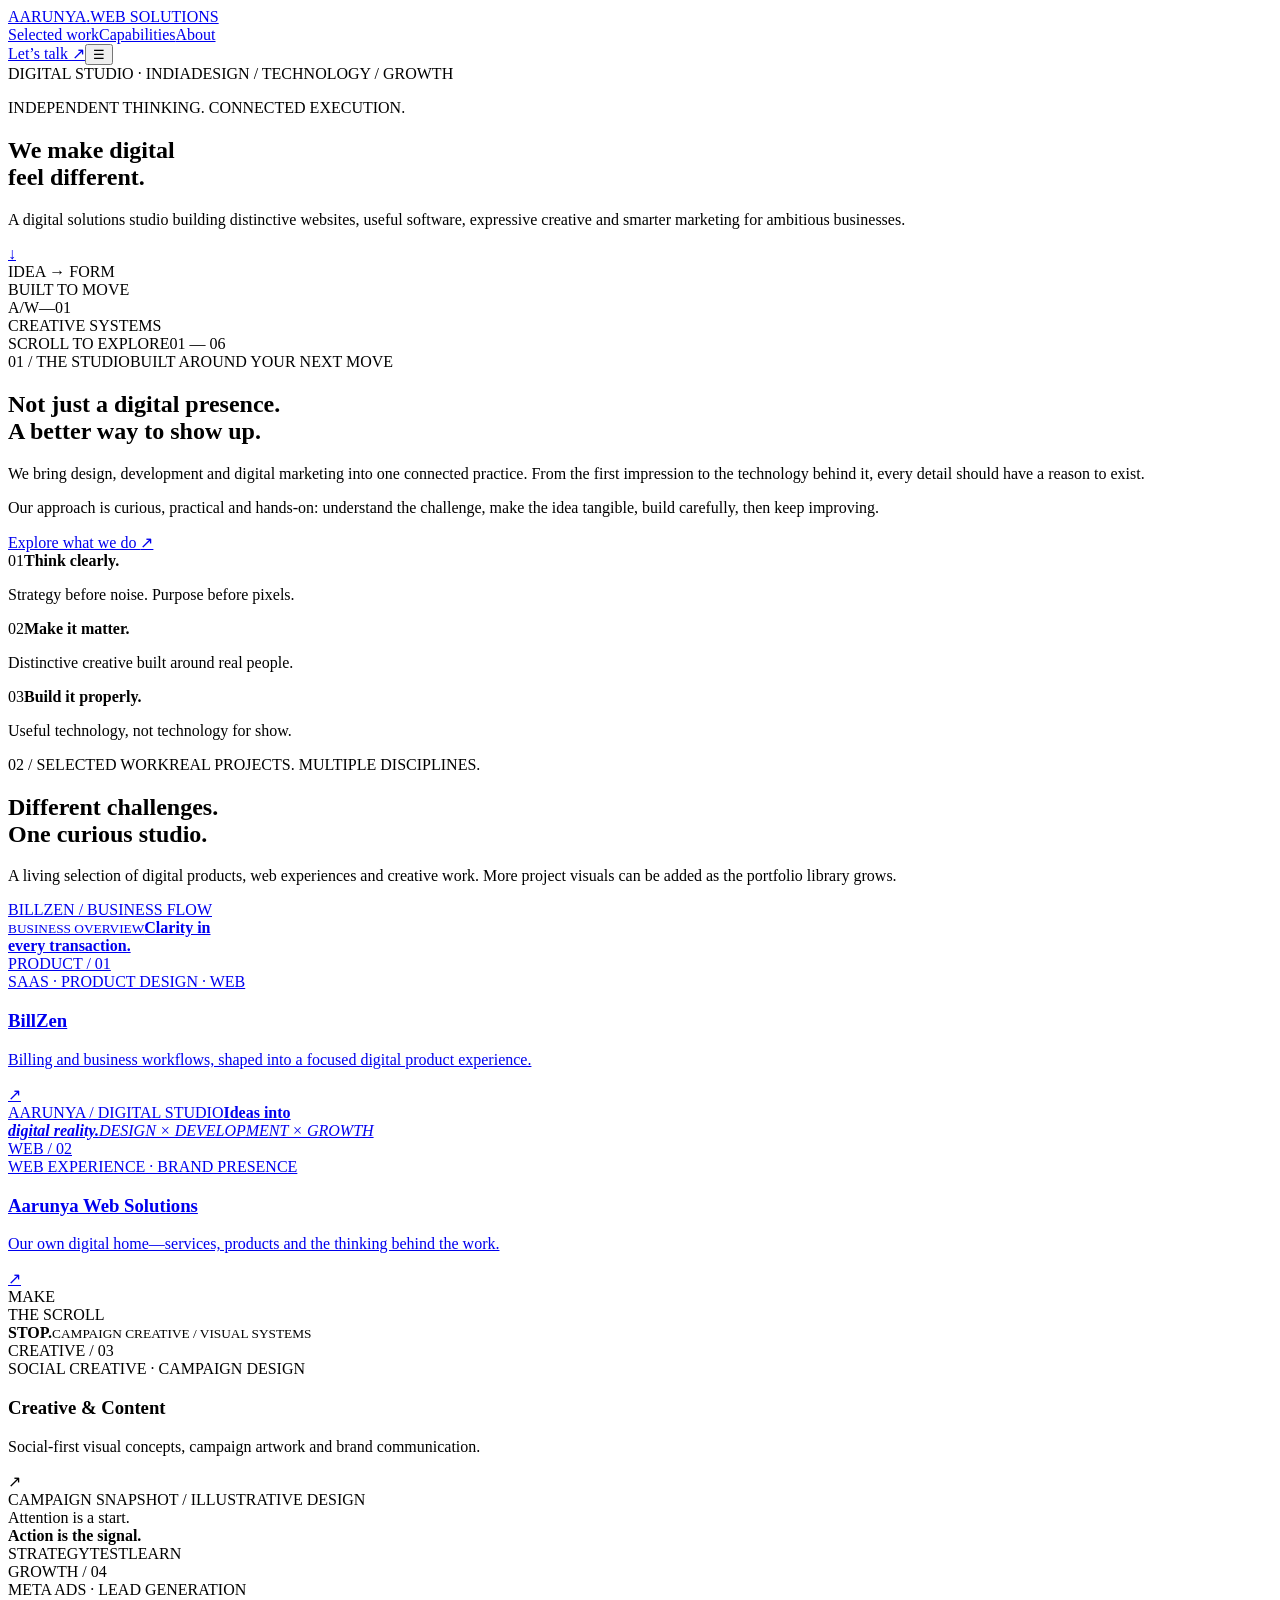
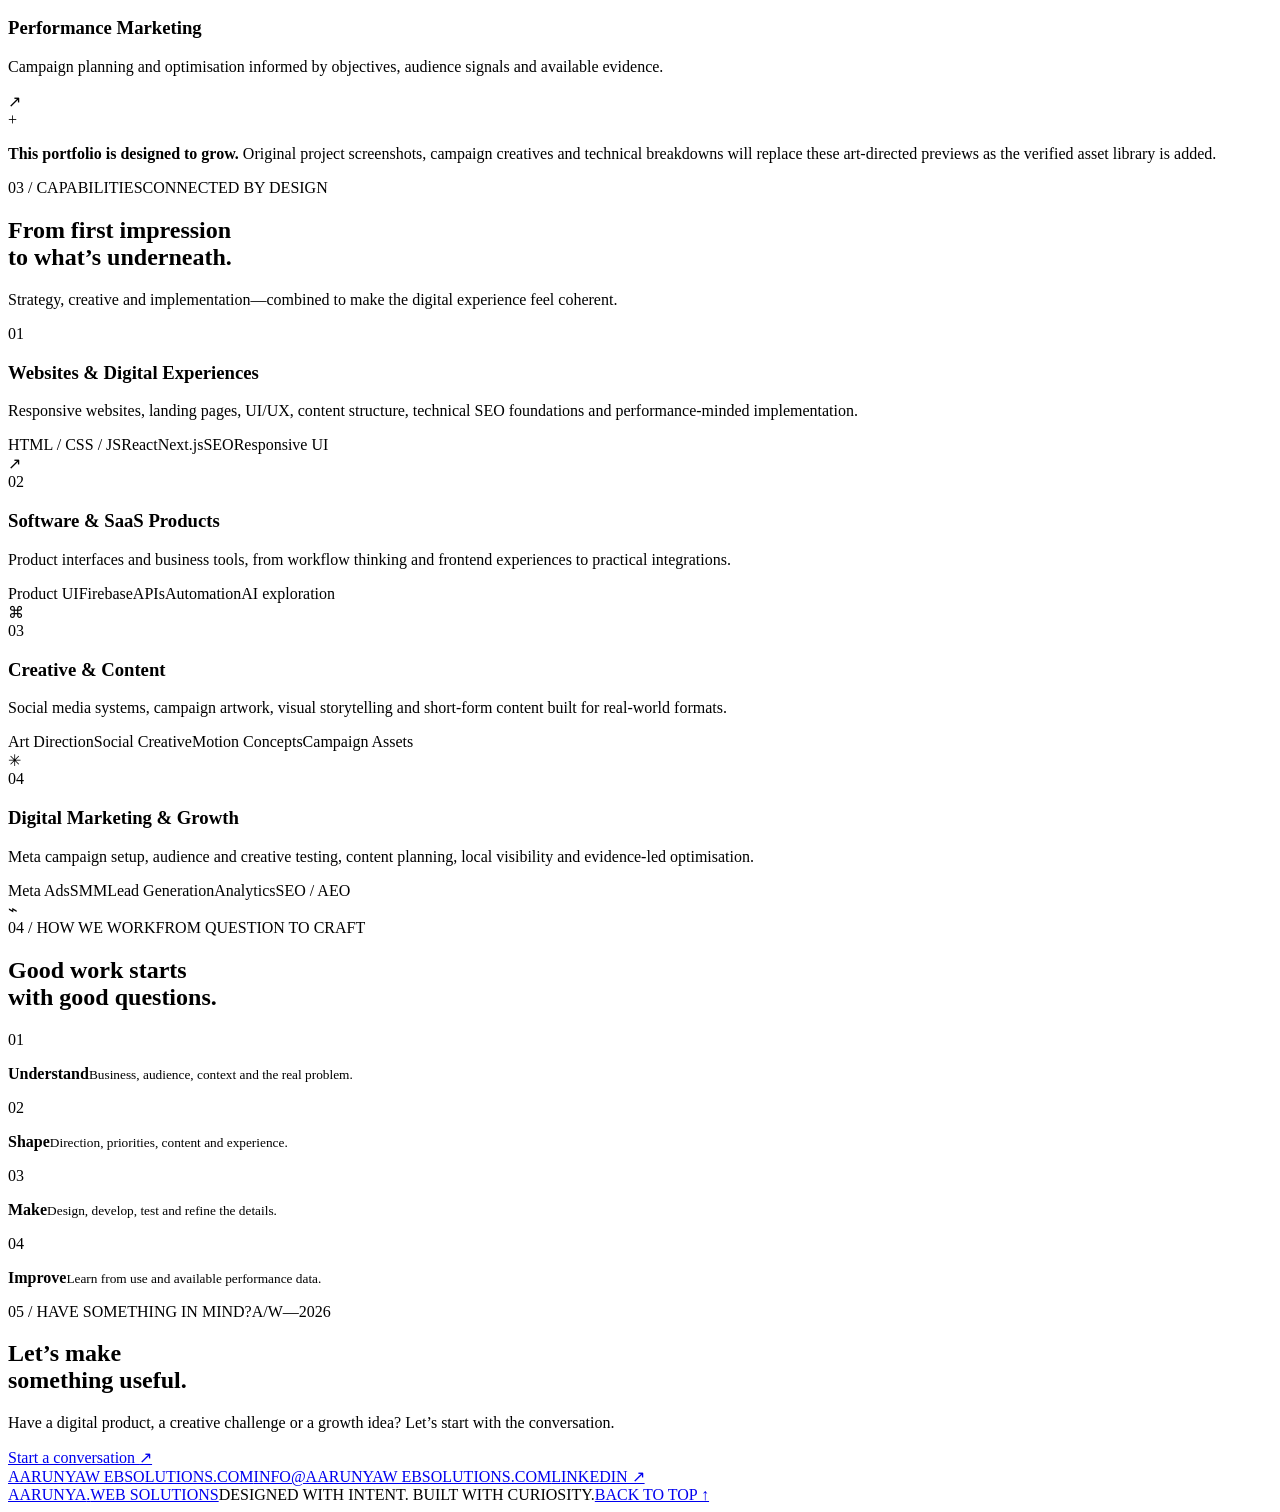
==== index.html @ f94d5eaf "Build Aarunya creative portfolio landing page" ====
<!doctype html>
<html lang="en"><head><meta charset="utf-8"><meta name="viewport" content="width=device-width,initial-scale=1"><meta name="theme-color" content="#101522"><meta name="description" content="Aarunya Web Solutions — digital experiences, software, creative design and performance marketing."><title>Aarunya Web Solutions — Digital, Designed With Intent</title><link rel="preconnect" href="https://fonts.googleapis.com"><link rel="preconnect" href="https://fonts.gstatic.com" crossorigin><link href="https://fonts.googleapis.com/css2?family=DM+Mono:wght@400;500&family=Manrope:wght@400;500;600;700;800&display=swap" rel="stylesheet"><link rel="stylesheet" href="styles.css"></head>
<body><div class="grain"></div><header class="nav wrap"><a class="wordmark" href="#home"><span class="wordmark-name">AARUNYA<span class="dot">.</span></span><span class="wordmark-sub">WEB SOLUTIONS</span></a><nav id="nav-links"><a href="#work">Selected work</a><a href="#capabilities">Capabilities</a><a href="#about">About</a></nav><a class="nav-cta" href="#contact">Let’s talk <span>↗</span></a><button class="menu-toggle" id="menu-toggle" aria-label="Toggle navigation" aria-expanded="false">☰</button></header>
<main id="home"><section class="hero wrap"><div class="hero-topline"><span><i class="status-dot"></i> DIGITAL STUDIO · INDIA</span><span>DESIGN / TECHNOLOGY / GROWTH</span></div><div class="hero-title-wrap"><p class="eyebrow">INDEPENDENT THINKING. CONNECTED EXECUTION.</p><h1>We make digital<br>feel <span class="outlined">different<span class="orange-dot">.</span></span></h1><div class="hero-bottom"><p class="hero-description">A digital solutions studio building distinctive websites, useful software, expressive creative and smarter marketing for ambitious businesses.</p><a class="round-link" href="#work" aria-label="Explore selected work">↓</a></div></div><div class="hero-art"><div class="art-grid"></div><div class="art-label label-a">IDEA → FORM</div><div class="art-label label-b">BUILT TO MOVE</div><div class="shape shape-orange"></div><div class="shape shape-blue"></div><div class="shape shape-glass"></div><div class="shape shape-ring"></div><div class="shape shape-orbit"></div><div class="art-index">A/W—01<br><span>CREATIVE SYSTEMS</span></div></div><div class="hero-scroll"><span>SCROLL TO EXPLORE</span><span class="scroll-line"></span><span>01 — 06</span></div></section>
<section class="manifesto section wrap" id="about"><div class="section-label"><span>01 / THE STUDIO</span><span>BUILT AROUND YOUR NEXT MOVE</span></div><div class="manifesto-grid"><h2>Not just a digital presence.<br><span>A better way to show up.</span></h2><div class="manifesto-copy"><p>We bring design, development and digital marketing into one connected practice. From the first impression to the technology behind it, every detail should have a reason to exist.</p><p>Our approach is curious, practical and hands-on: understand the challenge, make the idea tangible, build carefully, then keep improving.</p><a class="text-link" href="#capabilities">Explore what we do <span>↗</span></a></div></div><div class="principles"><div><span>01</span><strong>Think clearly.</strong><p>Strategy before noise. Purpose before pixels.</p></div><div><span>02</span><strong>Make it matter.</strong><p>Distinctive creative built around real people.</p></div><div><span>03</span><strong>Build it properly.</strong><p>Useful technology, not technology for show.</p></div></div></section>
<section class="work section" id="work"><div class="wrap"><div class="section-label"><span>02 / SELECTED WORK</span><span>REAL PROJECTS. MULTIPLE DISCIPLINES.</span></div><div class="work-heading"><h2>Different challenges.<br><span>One curious studio.</span></h2><p>A living selection of digital products, web experiences and creative work. More project visuals can be added as the portfolio library grows.</p></div><div class="work-grid">
<a class="project" href="https://billzen.aarunyawebsolutions.com/landingpage.html" target="_blank" rel="noopener"><div class="project-visual billzen-visual"><div class="mock-window"><div class="mock-top"><b></b><b></b><b></b><span>BILLZEN / BUSINESS FLOW</span></div><div class="mock-content"><div class="mock-sidebar"><i></i><i></i><i></i><i></i></div><div class="mock-main"><small>BUSINESS OVERVIEW</small><strong>Clarity in<br>every transaction.</strong><div class="mock-stats"><i></i><i></i><i></i></div><div class="mock-chart"></div></div></div></div><span class="visual-stamp">PRODUCT / 01</span></div><div class="project-info"><div><span class="project-type">SAAS · PRODUCT DESIGN · WEB</span><h3>BillZen</h3><p>Billing and business workflows, shaped into a focused digital product experience.</p></div><span class="project-arrow">↗</span></div></a>
<a class="project" href="https://aarunyawebsolutions.com" target="_blank" rel="noopener"><div class="project-visual web-visual"><div class="web-orbit orbit-one"></div><div class="web-orbit orbit-two"></div><div class="web-panel"><span>AARUNYA / DIGITAL STUDIO</span><strong>Ideas into<br><em>digital reality.</em></strong><i>DESIGN × DEVELOPMENT × GROWTH</i></div><span class="visual-stamp">WEB / 02</span></div><div class="project-info"><div><span class="project-type">WEB EXPERIENCE · BRAND PRESENCE</span><h3>Aarunya Web Solutions</h3><p>Our own digital home—services, products and the thinking behind the work.</p></div><span class="project-arrow">↗</span></div></a>
<div class="project"><div class="project-visual creative-visual"><div class="creative-poster"><span>MAKE<br>THE SCROLL<br><b>STOP.</b></span><small>CAMPAIGN CREATIVE / VISUAL SYSTEMS</small><div class="poster-disc"></div><div class="poster-line"></div></div><span class="visual-stamp">CREATIVE / 03</span></div><div class="project-info"><div><span class="project-type">SOCIAL CREATIVE · CAMPAIGN DESIGN</span><h3>Creative & Content</h3><p>Social-first visual concepts, campaign artwork and brand communication.</p></div><span class="project-arrow">↗</span></div></div>
<div class="project"><div class="project-visual performance-visual"><div class="dashboard-card"><span>CAMPAIGN SNAPSHOT / ILLUSTRATIVE DESIGN</span><div class="dash-title">Attention is a start.<br><b>Action is the signal.</b></div><div class="dash-bars"><i></i><i></i><i></i><i></i><i></i><i></i><i></i><i></i><i></i><i></i><i></i><i></i></div><div class="dash-foot"><span>STRATEGY</span><span>TEST</span><span>LEARN</span></div></div><span class="visual-stamp">GROWTH / 04</span></div><div class="project-info"><div><span class="project-type">META ADS · LEAD GENERATION</span><h3>Performance Marketing</h3><p>Campaign planning and optimisation informed by objectives, audience signals and available evidence.</p></div><span class="project-arrow">↗</span></div></div></div><div class="work-note"><span class="note-symbol">+</span><p><b>This portfolio is designed to grow.</b> Original project screenshots, campaign creatives and technical breakdowns will replace these art-directed previews as the verified asset library is added.</p></div></div></section>
<section class="capabilities section wrap" id="capabilities"><div class="section-label"><span>03 / CAPABILITIES</span><span>CONNECTED BY DESIGN</span></div><div class="capability-head"><h2>From first impression<br>to <span>what’s underneath.</span></h2><p>Strategy, creative and implementation—combined to make the digital experience feel coherent.</p></div><div class="capability-list">
<article><span class="cap-num">01</span><div><h3>Websites & Digital Experiences</h3><p>Responsive websites, landing pages, UI/UX, content structure, technical SEO foundations and performance-minded implementation.</p><div class="tags"><span>HTML / CSS / JS</span><span>React</span><span>Next.js</span><span>SEO</span><span>Responsive UI</span></div></div><span class="cap-icon">↗</span></article>
<article><span class="cap-num">02</span><div><h3>Software & SaaS Products</h3><p>Product interfaces and business tools, from workflow thinking and frontend experiences to practical integrations.</p><div class="tags"><span>Product UI</span><span>Firebase</span><span>APIs</span><span>Automation</span><span>AI exploration</span></div></div><span class="cap-icon">⌘</span></article>
<article><span class="cap-num">03</span><div><h3>Creative & Content</h3><p>Social media systems, campaign artwork, visual storytelling and short-form content built for real-world formats.</p><div class="tags"><span>Art Direction</span><span>Social Creative</span><span>Motion Concepts</span><span>Campaign Assets</span></div></div><span class="cap-icon">✳</span></article>
<article><span class="cap-num">04</span><div><h3>Digital Marketing & Growth</h3><p>Meta campaign setup, audience and creative testing, content planning, local visibility and evidence-led optimisation.</p><div class="tags"><span>Meta Ads</span><span>SMM</span><span>Lead Generation</span><span>Analytics</span><span>SEO / AEO</span></div></div><span class="cap-icon">⌁</span></article></div></section>
<section class="approach section"><div class="wrap"><div class="section-label"><span>04 / HOW WE WORK</span><span>FROM QUESTION TO CRAFT</span></div><div class="approach-grid"><h2>Good work starts<br>with <span>good questions.</span></h2><div class="approach-steps"><div><span>01</span><p><b>Understand</b><small>Business, audience, context and the real problem.</small></p></div><div><span>02</span><p><b>Shape</b><small>Direction, priorities, content and experience.</small></p></div><div><span>03</span><p><b>Make</b><small>Design, develop, test and refine the details.</small></p></div><div><span>04</span><p><b>Improve</b><small>Learn from use and available performance data.</small></p></div></div></div></div></section>
<section class="contact section wrap" id="contact"><div class="contact-top"><span class="eyebrow">05 / HAVE SOMETHING IN MIND?</span><span class="contact-index">A/W—2026</span></div><h2>Let’s make<br><span>something useful.</span></h2><div class="contact-bottom"><p>Have a digital product, a creative challenge or a growth idea? Let’s start with the conversation.</p><a class="contact-button" href="https://wa.me/918770607203" target="_blank" rel="noopener">Start a conversation <span>↗</span></a></div><div class="contact-links"><a href="https://aarunyawebsolutions.com" target="_blank" rel="noopener">AARUNYAW EBSOLUTIONS.COM</a><a href="mailto:info@aarunyawebsolutions.com">INFO@AARUNYAW EBSOLUTIONS.COM</a><a href="https://www.linkedin.com/company/aarunya-web-solutions/" target="_blank" rel="noopener">LINKEDIN ↗</a></div><footer><a class="wordmark footer-mark" href="#home"><span class="wordmark-name">AARUNYA<span class="dot">.</span></span><span class="wordmark-sub">WEB SOLUTIONS</span></a><span>DESIGNED WITH INTENT. BUILT WITH CURIOSITY.</span><a href="#home">BACK TO TOP ↑</a></footer></section></main><script src="script.js"></script></body></html>
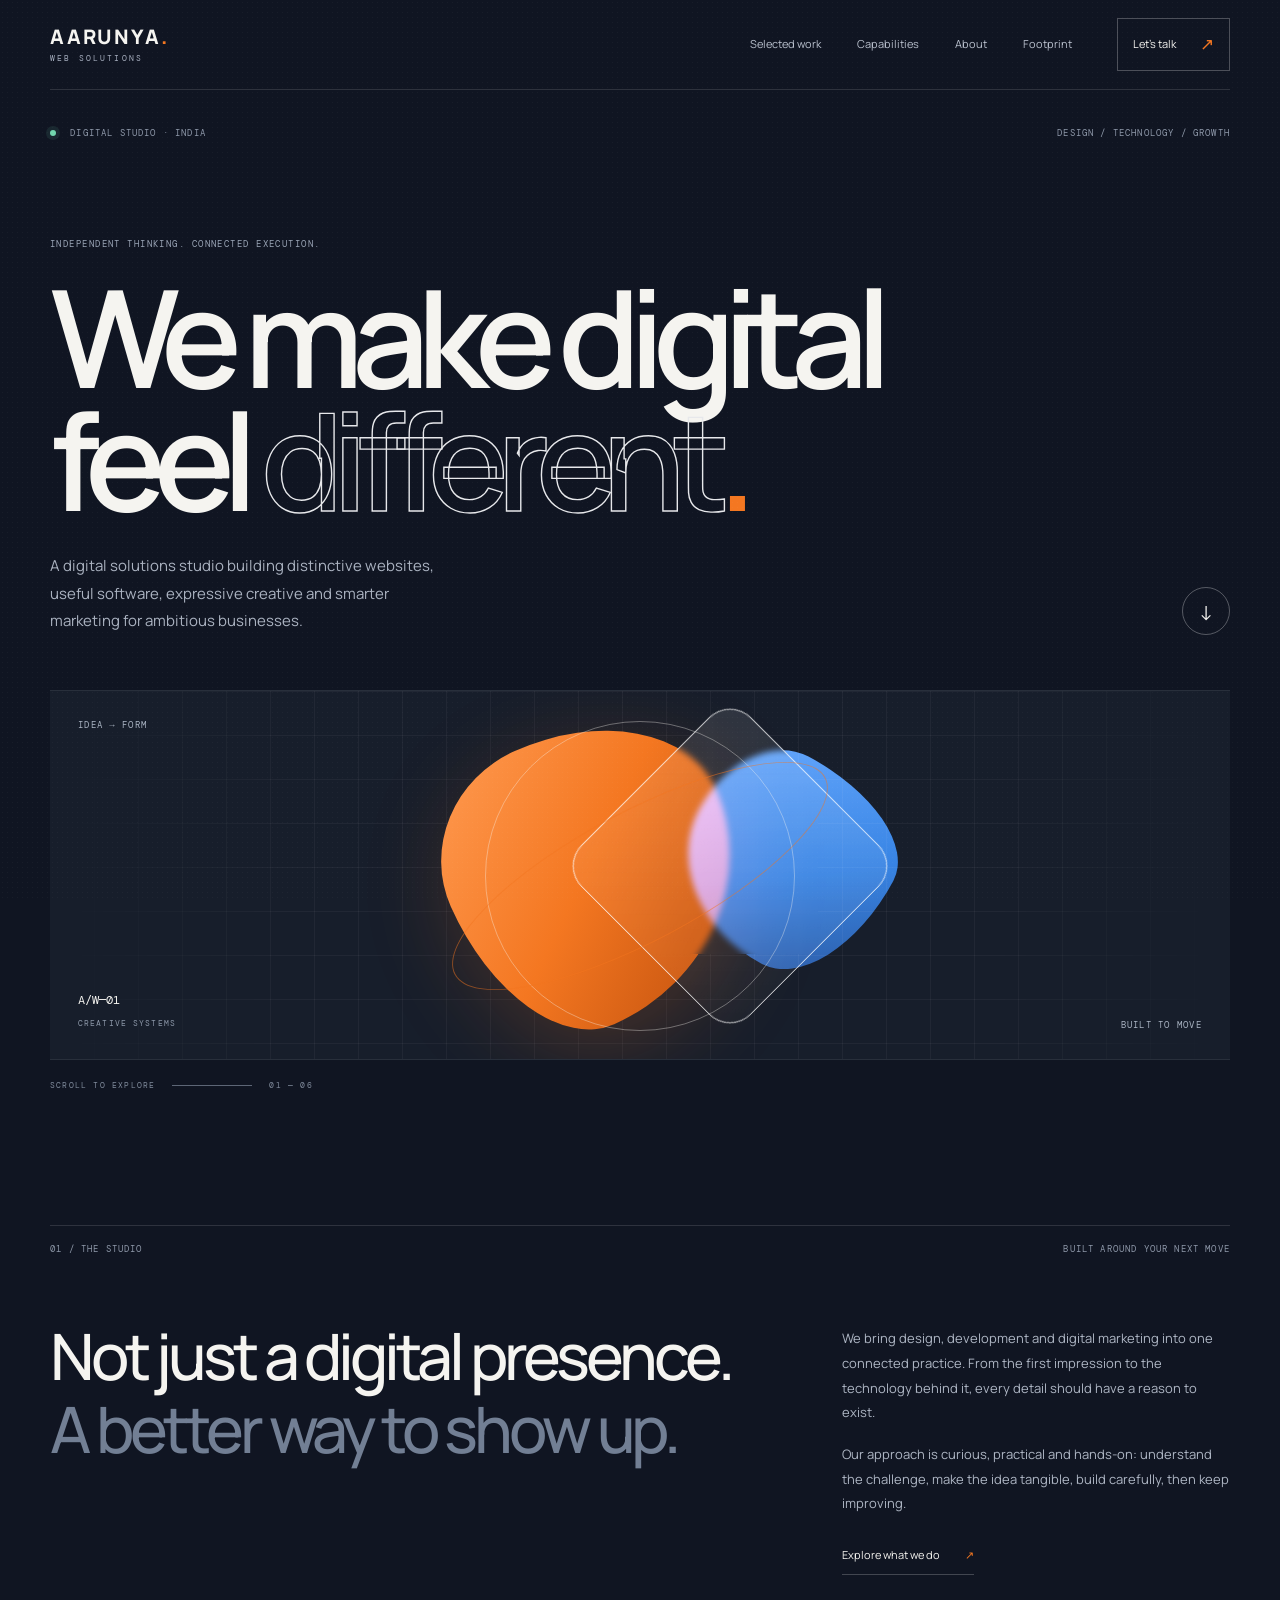
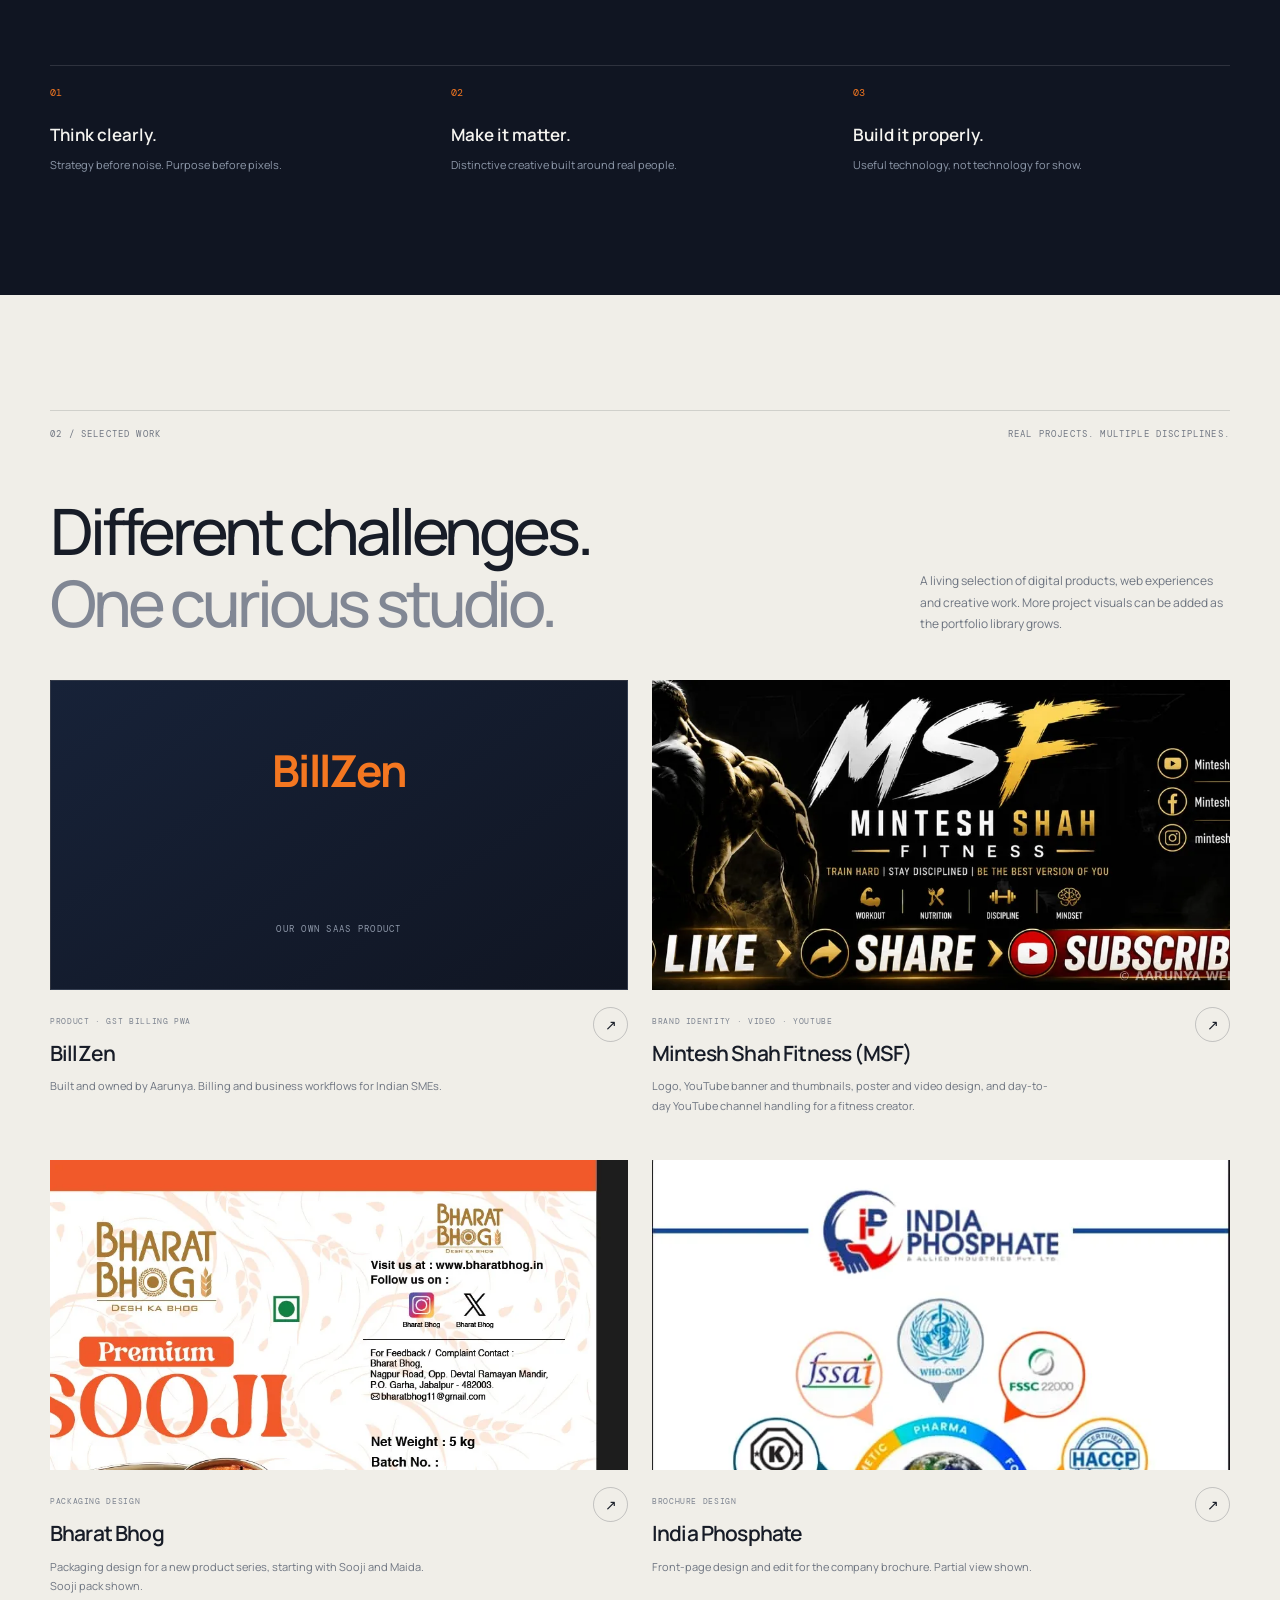
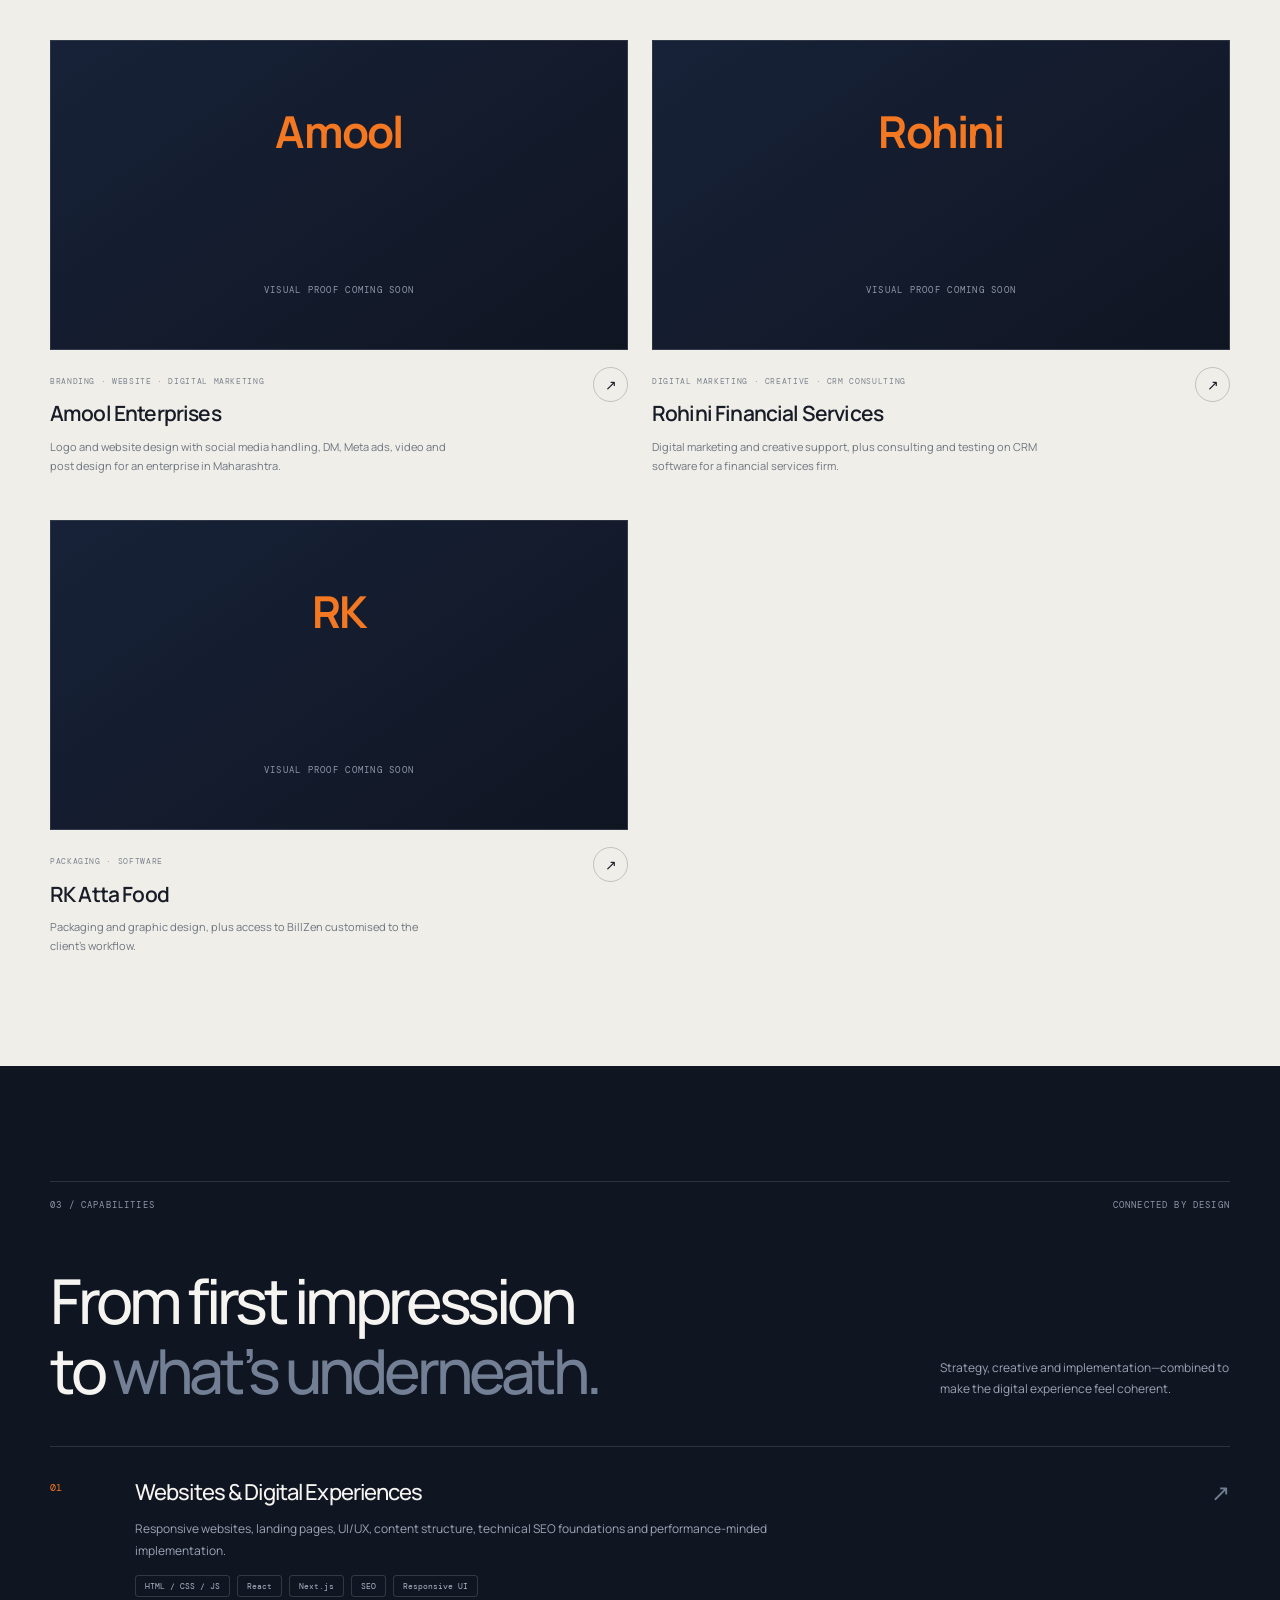
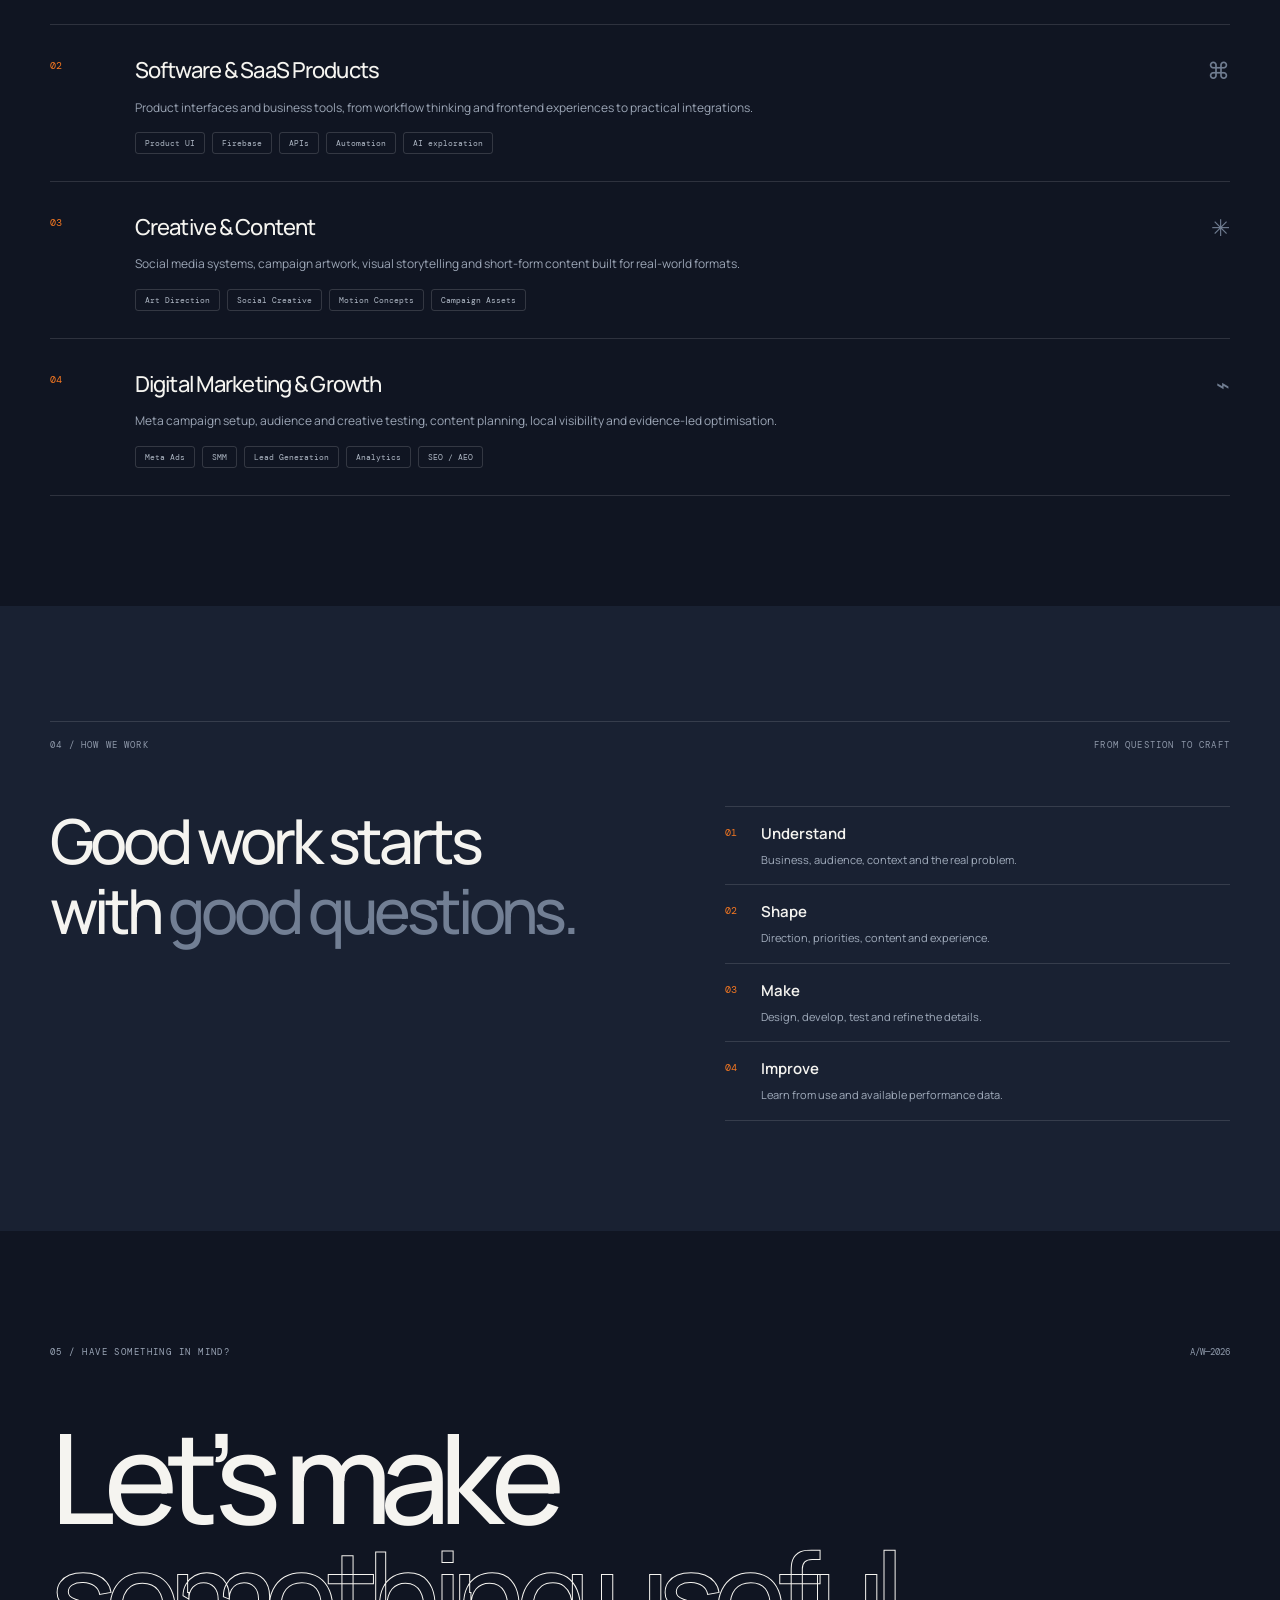
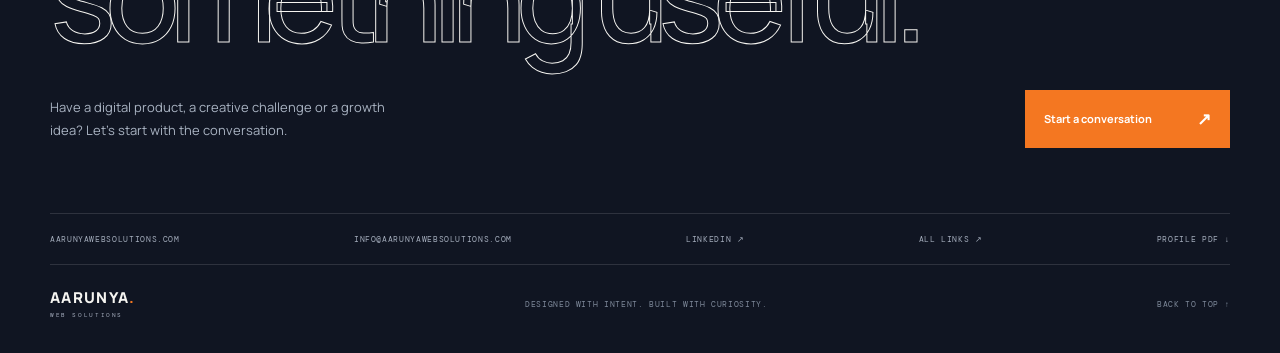
==== commit 21132d25: "Real work, footprint, profile PDF" ====
--- a/index.html
+++ b/index.html
@@ -1,17 +1,13 @@
 <!doctype html>
-<html lang="en"><head><meta charset="utf-8"><meta name="viewport" content="width=device-width,initial-scale=1"><meta name="theme-color" content="#101522"><meta name="description" content="Aarunya Web Solutions — digital experiences, software, creative design and performance marketing."><title>Aarunya Web Solutions — Digital, Designed With Intent</title><link rel="preconnect" href="https://fonts.googleapis.com"><link rel="preconnect" href="https://fonts.gstatic.com" crossorigin><link href="https://fonts.googleapis.com/css2?family=DM+Mono:wght@400;500&family=Manrope:wght@400;500;600;700;800&display=swap" rel="stylesheet"><link rel="stylesheet" href="styles.css"></head>
-<body><div class="grain"></div><header class="nav wrap"><a class="wordmark" href="#home"><span class="wordmark-name">AARUNYA<span class="dot">.</span></span><span class="wordmark-sub">WEB SOLUTIONS</span></a><nav id="nav-links"><a href="#work">Selected work</a><a href="#capabilities">Capabilities</a><a href="#about">About</a></nav><a class="nav-cta" href="#contact">Let’s talk <span>↗</span></a><button class="menu-toggle" id="menu-toggle" aria-label="Toggle navigation" aria-expanded="false">☰</button></header>
+<html lang="en"><head><meta charset="utf-8"><meta name="viewport" content="width=device-width,initial-scale=1"><meta name="theme-color" content="#101522"><meta name="description" content="Aarunya Web Solutions — digital experiences, software, creative design and performance marketing."><title>Aarunya Web Solutions — Digital, Designed With Intent</title><link rel="preconnect" href="https://fonts.googleapis.com"><link rel="preconnect" href="https://fonts.gstatic.com" crossorigin><link href="https://fonts.googleapis.com/css2?family=DM+Mono:wght@400;500&family=Manrope:wght@400;500;600;700;800&display=swap" rel="stylesheet"><link rel="stylesheet" href="styles.css"><link rel="stylesheet" href="extra.css"><link rel="icon" href="assets/brand/aarunya-logo.png"><script type="application/ld+json">{"@context": "https://schema.org", "@type": "Organization", "name": "Aarunya Web Solutions", "url": "https://aarunyawebsolutions.com", "logo": "https://aarunya-portfolio.vercel.app/assets/brand/aarunya-logo.png", "telephone": "+918770607203", "email": "info@aarunyawebsolutions.com", "sameAs": ["https://aarunyawebsolutions.com", "https://billzen.aarunyawebsolutions.com/landingpage.html", "https://www.instagram.com/aarunya_web_solutions_official", "https://www.youtube.com/@aarunyawebsolutions_official", "https://www.linkedin.com/company/aaurnya-web-solutions", "https://www.pinterest.com/aarunya_web_solutions_official/", "https://www.facebook.com/profile/aarunyawebsolutions", "https://share.google/ZCw2GRJILh90vEI4y"]}</script></head>
+<body><div class="grain"></div><header class="nav wrap"><a class="wordmark" href="#home"><span class="wordmark-name">AARUNYA<span class="dot">.</span></span><span class="wordmark-sub">WEB SOLUTIONS</span></a><nav id="nav-links"><a href="#work">Selected work</a><a href="#capabilities">Capabilities</a><a href="#about">About</a><a href="footprint.html">Footprint</a></nav><a class="nav-cta" href="#contact">Let’s talk <span>↗</span></a><button class="menu-toggle" id="menu-toggle" aria-label="Toggle navigation" aria-expanded="false">☰</button></header>
 <main id="home"><section class="hero wrap"><div class="hero-topline"><span><i class="status-dot"></i> DIGITAL STUDIO · INDIA</span><span>DESIGN / TECHNOLOGY / GROWTH</span></div><div class="hero-title-wrap"><p class="eyebrow">INDEPENDENT THINKING. CONNECTED EXECUTION.</p><h1>We make digital<br>feel <span class="outlined">different<span class="orange-dot">.</span></span></h1><div class="hero-bottom"><p class="hero-description">A digital solutions studio building distinctive websites, useful software, expressive creative and smarter marketing for ambitious businesses.</p><a class="round-link" href="#work" aria-label="Explore selected work">↓</a></div></div><div class="hero-art"><div class="art-grid"></div><div class="art-label label-a">IDEA → FORM</div><div class="art-label label-b">BUILT TO MOVE</div><div class="shape shape-orange"></div><div class="shape shape-blue"></div><div class="shape shape-glass"></div><div class="shape shape-ring"></div><div class="shape shape-orbit"></div><div class="art-index">A/W—01<br><span>CREATIVE SYSTEMS</span></div></div><div class="hero-scroll"><span>SCROLL TO EXPLORE</span><span class="scroll-line"></span><span>01 — 06</span></div></section>
 <section class="manifesto section wrap" id="about"><div class="section-label"><span>01 / THE STUDIO</span><span>BUILT AROUND YOUR NEXT MOVE</span></div><div class="manifesto-grid"><h2>Not just a digital presence.<br><span>A better way to show up.</span></h2><div class="manifesto-copy"><p>We bring design, development and digital marketing into one connected practice. From the first impression to the technology behind it, every detail should have a reason to exist.</p><p>Our approach is curious, practical and hands-on: understand the challenge, make the idea tangible, build carefully, then keep improving.</p><a class="text-link" href="#capabilities">Explore what we do <span>↗</span></a></div></div><div class="principles"><div><span>01</span><strong>Think clearly.</strong><p>Strategy before noise. Purpose before pixels.</p></div><div><span>02</span><strong>Make it matter.</strong><p>Distinctive creative built around real people.</p></div><div><span>03</span><strong>Build it properly.</strong><p>Useful technology, not technology for show.</p></div></div></section>
-<section class="work section" id="work"><div class="wrap"><div class="section-label"><span>02 / SELECTED WORK</span><span>REAL PROJECTS. MULTIPLE DISCIPLINES.</span></div><div class="work-heading"><h2>Different challenges.<br><span>One curious studio.</span></h2><p>A living selection of digital products, web experiences and creative work. More project visuals can be added as the portfolio library grows.</p></div><div class="work-grid">
-<a class="project" href="https://billzen.aarunyawebsolutions.com/landingpage.html" target="_blank" rel="noopener"><div class="project-visual billzen-visual"><div class="mock-window"><div class="mock-top"><b></b><b></b><b></b><span>BILLZEN / BUSINESS FLOW</span></div><div class="mock-content"><div class="mock-sidebar"><i></i><i></i><i></i><i></i></div><div class="mock-main"><small>BUSINESS OVERVIEW</small><strong>Clarity in<br>every transaction.</strong><div class="mock-stats"><i></i><i></i><i></i></div><div class="mock-chart"></div></div></div></div><span class="visual-stamp">PRODUCT / 01</span></div><div class="project-info"><div><span class="project-type">SAAS · PRODUCT DESIGN · WEB</span><h3>BillZen</h3><p>Billing and business workflows, shaped into a focused digital product experience.</p></div><span class="project-arrow">↗</span></div></a>
-<a class="project" href="https://aarunyawebsolutions.com" target="_blank" rel="noopener"><div class="project-visual web-visual"><div class="web-orbit orbit-one"></div><div class="web-orbit orbit-two"></div><div class="web-panel"><span>AARUNYA / DIGITAL STUDIO</span><strong>Ideas into<br><em>digital reality.</em></strong><i>DESIGN × DEVELOPMENT × GROWTH</i></div><span class="visual-stamp">WEB / 02</span></div><div class="project-info"><div><span class="project-type">WEB EXPERIENCE · BRAND PRESENCE</span><h3>Aarunya Web Solutions</h3><p>Our own digital home—services, products and the thinking behind the work.</p></div><span class="project-arrow">↗</span></div></a>
-<div class="project"><div class="project-visual creative-visual"><div class="creative-poster"><span>MAKE<br>THE SCROLL<br><b>STOP.</b></span><small>CAMPAIGN CREATIVE / VISUAL SYSTEMS</small><div class="poster-disc"></div><div class="poster-line"></div></div><span class="visual-stamp">CREATIVE / 03</span></div><div class="project-info"><div><span class="project-type">SOCIAL CREATIVE · CAMPAIGN DESIGN</span><h3>Creative & Content</h3><p>Social-first visual concepts, campaign artwork and brand communication.</p></div><span class="project-arrow">↗</span></div></div>
-<div class="project"><div class="project-visual performance-visual"><div class="dashboard-card"><span>CAMPAIGN SNAPSHOT / ILLUSTRATIVE DESIGN</span><div class="dash-title">Attention is a start.<br><b>Action is the signal.</b></div><div class="dash-bars"><i></i><i></i><i></i><i></i><i></i><i></i><i></i><i></i><i></i><i></i><i></i><i></i></div><div class="dash-foot"><span>STRATEGY</span><span>TEST</span><span>LEARN</span></div></div><span class="visual-stamp">GROWTH / 04</span></div><div class="project-info"><div><span class="project-type">META ADS · LEAD GENERATION</span><h3>Performance Marketing</h3><p>Campaign planning and optimisation informed by objectives, audience signals and available evidence.</p></div><span class="project-arrow">↗</span></div></div></div><div class="work-note"><span class="note-symbol">+</span><p><b>This portfolio is designed to grow.</b> Original project screenshots, campaign creatives and technical breakdowns will replace these art-directed previews as the verified asset library is added.</p></div></div></section>
+<section class="work section" id="work"><div class="wrap"><div class="section-label"><span>02 / SELECTED WORK</span><span>REAL PROJECTS. MULTIPLE DISCIPLINES.</span></div><div class="work-heading"><h2>Different challenges.<br><span>One curious studio.</span></h2><p>A living selection of digital products, web experiences and creative work. More project visuals can be added as the portfolio library grows.</p></div><div class="work-grid"><a class="project" href="https://billzen.aarunyawebsolutions.com/landingpage.html" target="_blank" rel="noopener"><div class="project-visual wk-text"><b>BillZen</b><small>OUR OWN SAAS PRODUCT</small></div><div class="project-info"><div><span class="project-type">PRODUCT · GST BILLING PWA</span><h3>BillZen</h3><p>Built and owned by Aarunya. Billing and business workflows for Indian SMEs.</p></div><span class="project-arrow">↗</span></div></a><a class="project" href="case/msf.html"><div class="project-visual"><img src="assets/work/msf-banner.webp" alt="Mintesh Shah Fitness (MSF)" loading="lazy"></div><div class="project-info"><div><span class="project-type">BRAND IDENTITY · VIDEO · YOUTUBE</span><h3>Mintesh Shah Fitness (MSF)</h3><p>Logo, YouTube banner and thumbnails, poster and video design, and day-to-day YouTube channel handling for a fitness creator.</p></div><span class="project-arrow">↗</span></div></a><a class="project" href="case/bharat-bhog.html"><div class="project-visual"><img src="assets/work/bharat-bhog-sooji.webp" alt="Bharat Bhog" loading="lazy"></div><div class="project-info"><div><span class="project-type">PACKAGING DESIGN</span><h3>Bharat Bhog</h3><p>Packaging design for a new product series, starting with Sooji and Maida. Sooji pack shown.</p></div><span class="project-arrow">↗</span></div></a><a class="project" href="case/india-phosphate.html"><div class="project-visual"><img src="assets/work/india-phosphate-front.webp" alt="India Phosphate" loading="lazy"></div><div class="project-info"><div><span class="project-type">BROCHURE DESIGN</span><h3>India Phosphate</h3><p>Front-page design and edit for the company brochure. Partial view shown.</p></div><span class="project-arrow">↗</span></div></a><a class="project" href="case/amool-enterprises.html"><div class="project-visual wk-text"><b>Amool</b><small>VISUAL PROOF COMING SOON</small></div><div class="project-info"><div><span class="project-type">BRANDING · WEBSITE · DIGITAL MARKETING</span><h3>Amool Enterprises</h3><p>Logo and website design with social media handling, DM, Meta ads, video and post design for an enterprise in Maharashtra.</p></div><span class="project-arrow">↗</span></div></a><a class="project" href="case/rohini-financial-services.html"><div class="project-visual wk-text"><b>Rohini</b><small>VISUAL PROOF COMING SOON</small></div><div class="project-info"><div><span class="project-type">DIGITAL MARKETING · CREATIVE · CRM CONSULTING</span><h3>Rohini Financial Services</h3><p>Digital marketing and creative support, plus consulting and testing on CRM software for a financial services firm.</p></div><span class="project-arrow">↗</span></div></a><a class="project" href="case/rk-atta-food.html"><div class="project-visual wk-text"><b>RK</b><small>VISUAL PROOF COMING SOON</small></div><div class="project-info"><div><span class="project-type">PACKAGING · SOFTWARE</span><h3>RK Atta Food</h3><p>Packaging and graphic design, plus access to BillZen customised to the client’s workflow.</p></div><span class="project-arrow">↗</span></div></a></div></div></section>
 <section class="capabilities section wrap" id="capabilities"><div class="section-label"><span>03 / CAPABILITIES</span><span>CONNECTED BY DESIGN</span></div><div class="capability-head"><h2>From first impression<br>to <span>what’s underneath.</span></h2><p>Strategy, creative and implementation—combined to make the digital experience feel coherent.</p></div><div class="capability-list">
 <article><span class="cap-num">01</span><div><h3>Websites & Digital Experiences</h3><p>Responsive websites, landing pages, UI/UX, content structure, technical SEO foundations and performance-minded implementation.</p><div class="tags"><span>HTML / CSS / JS</span><span>React</span><span>Next.js</span><span>SEO</span><span>Responsive UI</span></div></div><span class="cap-icon">↗</span></article>
 <article><span class="cap-num">02</span><div><h3>Software & SaaS Products</h3><p>Product interfaces and business tools, from workflow thinking and frontend experiences to practical integrations.</p><div class="tags"><span>Product UI</span><span>Firebase</span><span>APIs</span><span>Automation</span><span>AI exploration</span></div></div><span class="cap-icon">⌘</span></article>
 <article><span class="cap-num">03</span><div><h3>Creative & Content</h3><p>Social media systems, campaign artwork, visual storytelling and short-form content built for real-world formats.</p><div class="tags"><span>Art Direction</span><span>Social Creative</span><span>Motion Concepts</span><span>Campaign Assets</span></div></div><span class="cap-icon">✳</span></article>
 <article><span class="cap-num">04</span><div><h3>Digital Marketing & Growth</h3><p>Meta campaign setup, audience and creative testing, content planning, local visibility and evidence-led optimisation.</p><div class="tags"><span>Meta Ads</span><span>SMM</span><span>Lead Generation</span><span>Analytics</span><span>SEO / AEO</span></div></div><span class="cap-icon">⌁</span></article></div></section>
 <section class="approach section"><div class="wrap"><div class="section-label"><span>04 / HOW WE WORK</span><span>FROM QUESTION TO CRAFT</span></div><div class="approach-grid"><h2>Good work starts<br>with <span>good questions.</span></h2><div class="approach-steps"><div><span>01</span><p><b>Understand</b><small>Business, audience, context and the real problem.</small></p></div><div><span>02</span><p><b>Shape</b><small>Direction, priorities, content and experience.</small></p></div><div><span>03</span><p><b>Make</b><small>Design, develop, test and refine the details.</small></p></div><div><span>04</span><p><b>Improve</b><small>Learn from use and available performance data.</small></p></div></div></div></div></section>
-<section class="contact section wrap" id="contact"><div class="contact-top"><span class="eyebrow">05 / HAVE SOMETHING IN MIND?</span><span class="contact-index">A/W—2026</span></div><h2>Let’s make<br><span>something useful.</span></h2><div class="contact-bottom"><p>Have a digital product, a creative challenge or a growth idea? Let’s start with the conversation.</p><a class="contact-button" href="https://wa.me/918770607203" target="_blank" rel="noopener">Start a conversation <span>↗</span></a></div><div class="contact-links"><a href="https://aarunyawebsolutions.com" target="_blank" rel="noopener">AARUNYAW EBSOLUTIONS.COM</a><a href="mailto:info@aarunyawebsolutions.com">INFO@AARUNYAW EBSOLUTIONS.COM</a><a href="https://www.linkedin.com/company/aarunya-web-solutions/" target="_blank" rel="noopener">LINKEDIN ↗</a></div><footer><a class="wordmark footer-mark" href="#home"><span class="wordmark-name">AARUNYA<span class="dot">.</span></span><span class="wordmark-sub">WEB SOLUTIONS</span></a><span>DESIGNED WITH INTENT. BUILT WITH CURIOSITY.</span><a href="#home">BACK TO TOP ↑</a></footer></section></main><script src="script.js"></script></body></html>+<section class="contact section wrap" id="contact"><div class="contact-top"><span class="eyebrow">05 / HAVE SOMETHING IN MIND?</span><span class="contact-index">A/W—2026</span></div><h2>Let’s make<br><span>something useful.</span></h2><div class="contact-bottom"><p>Have a digital product, a creative challenge or a growth idea? Let’s start with the conversation.</p><a class="contact-button" href="https://wa.me/918770607203" target="_blank" rel="noopener">Start a conversation <span>↗</span></a></div><div class="contact-links"><a href="https://aarunyawebsolutions.com" target="_blank" rel="noopener">AARUNYAWEBSOLUTIONS.COM</a><a href="mailto:info@aarunyawebsolutions.com">INFO@AARUNYAWEBSOLUTIONS.COM</a><a href="https://www.linkedin.com/company/aaurnya-web-solutions" target="_blank" rel="noopener">LINKEDIN ↗</a><a href="footprint.html">ALL LINKS ↗</a><a href="Aarunya-Web-Solutions-Profile.pdf" download>PROFILE PDF ↓</a></div><footer><a class="wordmark footer-mark" href="#home"><span class="wordmark-name">AARUNYA<span class="dot">.</span></span><span class="wordmark-sub">WEB SOLUTIONS</span></a><span>DESIGNED WITH INTENT. BUILT WITH CURIOSITY.</span><a href="#home">BACK TO TOP ↑</a></footer></section></main><script src="script.js"></script></body></html>
--- a/styles.css
+++ b/styles.css
@@ -0,0 +1 @@
+:root{--bg:#101522;--panel:#171e2d;--ink:#f5f4f0;--muted:#a0a8b7;--line:#ffffff20;--orange:#f47721;--blue:#2474df;--navy:#172238;--paper:#f0eee8}*{box-sizing:border-box}html{scroll-behavior:smooth;scroll-padding-top:90px}body{margin:0;background:var(--bg);color:var(--ink);font-family:Manrope,Arial,sans-serif;font-size:14px;line-height:1.65;overflow-x:hidden}a{color:inherit;text-decoration:none}.grain{position:fixed;inset:0;pointer-events:none;z-index:10;opacity:.035;background-image:radial-gradient(#fff 0.5px,transparent .5px);background-size:5px 5px}.wrap{width:min(1180px,calc(100% - 72px));margin-inline:auto}.nav{height:90px;display:flex;align-items:center;justify-content:space-between;border-bottom:1px solid var(--line);position:relative;z-index:12}.wordmark{display:flex;flex-direction:column;line-height:1}.wordmark-name{font-size:20px;font-weight:800;letter-spacing:.09em}.dot{color:var(--orange)}.wordmark-sub{font-family:'DM Mono',monospace;font-size:8px;letter-spacing:.27em;color:#a7afbf;margin-top:7px}.nav nav{display:flex;gap:36px;margin-left:auto;margin-right:45px}.nav nav a{font-size:11px;color:#b9c0cd;transition:color .2s}.nav nav a:hover,.text-link:hover{color:var(--orange)}.nav-cta{border:1px solid #ffffff40;padding:11px 15px;font-size:11px;display:flex;gap:24px;align-items:center}.nav-cta span{color:var(--orange);font-size:17px}.menu-toggle{display:none;background:none;border:0;color:white;font-size:22px}.hero{padding-top:22px}.hero-topline,.section-label{display:flex;justify-content:space-between;gap:20px;color:#8e98a9;font:9px 'DM Mono',monospace;letter-spacing:.13em}.hero-topline{padding:15px 0}.status-dot{display:inline-block;width:6px;height:6px;border-radius:50%;background:#72d7ae;margin-right:8px;box-shadow:0 0 0 4px #72d7ae19}.hero-title-wrap{padding:75px 0 55px}.eyebrow{font:9px 'DM Mono',monospace;color:#9aa5b6;letter-spacing:.16em}.hero h1{font-size:clamp(68px,10.6vw,139px);line-height:.91;letter-spacing:-.09em;font-weight:600;margin:25px 0 30px}.outlined{color:transparent;-webkit-text-stroke:1.4px #e7e8eb}.orange-dot{color:var(--orange);-webkit-text-stroke:0}.hero-bottom{display:flex;align-items:end;justify-content:space-between}.hero-description{max-width:410px;color:#aab2c0;font-size:15px;line-height:1.85;margin:0}.round-link{width:48px;height:48px;border:1px solid #ffffff4a;border-radius:50%;display:grid;place-items:center;font-size:20px;transition:background .2s,transform .2s}.round-link:hover{background:var(--orange);transform:translateY(3px)}.hero-art{height:370px;position:relative;overflow:hidden;background:#171e2b;border-top:1px solid #ffffff13;border-bottom:1px solid #ffffff13}.art-grid{position:absolute;inset:0;background-image:linear-gradient(#ffffff0b 1px,transparent 1px),linear-gradient(90deg,#ffffff0b 1px,transparent 1px);background-size:44px 44px;mask-image:linear-gradient(90deg,transparent,black 20%,black 80%,transparent)}.shape{position:absolute;transition:transform .7s cubic-bezier(.2,.7,.2,1)}.shape-orange{width:290px;height:290px;left:calc(50% - 190px);top:38px;background:linear-gradient(140deg,#ff9b52,var(--orange) 48%,#bb4c0b);border-radius:42% 58% 65% 35%/40% 40% 60% 60%;transform:rotate(-24deg);box-shadow:0 25px 90px #f4772138}.shape-blue{width:205px;height:205px;left:calc(50% + 45px);top:68px;background:linear-gradient(145deg,#5b9fff,#2474df 55%,#17418b);border-radius:35% 65% 38% 62%/48% 34% 66% 52%;mix-blend-mode:screen;transform:rotate(28deg)}.shape-glass{width:240px;height:240px;left:calc(50% - 30px);top:55px;border:1px solid #ffffffb0;background:linear-gradient(135deg,#ffffff1b,#ffffff03);backdrop-filter:blur(3px);transform:rotate(45deg);border-radius:30px}.shape-ring{width:310px;height:310px;left:calc(50% - 155px);top:30px;border:1px solid #f8f6f05c;border-radius:50%}.shape-orbit{width:420px;height:130px;left:calc(50% - 210px);top:120px;border:1px solid #f4772180;border-radius:50%;transform:rotate(-28deg)}.art-label{position:absolute;font:9px 'DM Mono',monospace;letter-spacing:.14em;color:#aab4c3}.label-a{top:28px;left:28px}.label-b{right:28px;bottom:28px}.art-index{position:absolute;bottom:25px;left:28px;font:12px 'DM Mono',monospace;color:#f5f4f0;line-height:1.9}.art-index span{font-size:8px;color:#8d98a9;letter-spacing:.14em}.hero-scroll{display:flex;align-items:center;gap:17px;padding:20px 0;color:#818c9d;font:8px 'DM Mono',monospace;letter-spacing:.15em}.scroll-line{height:1px;width:80px;background:#5d6676}.section{padding-top:115px;padding-bottom:110px}.section-label{border-top:1px solid var(--line);padding-top:17px}.manifesto-grid{display:grid;grid-template-columns:1.3fr .7fr;gap:70px;margin-top:65px}.manifesto h2,.work-heading h2,.capability-head h2,.approach h2{font-size:clamp(35px,5vw,64px);line-height:1.13;letter-spacing:-.065em;font-weight:500;margin:0}.manifesto h2 span,.work-heading h2 span,.capability-head h2 span,.approach h2 span{color:#727f94}.manifesto-copy{padding-top:6px;color:#aeb6c4;font-size:13px;line-height:1.9}.manifesto-copy p{margin:0 0 17px}.text-link{display:inline-flex;gap:25px;align-items:center;margin-top:12px;color:#f5f4f0;font-size:11px;border-bottom:1px solid #ffffff35;padding-bottom:8px}.text-link span{color:var(--orange)}.principles{display:grid;grid-template-columns:repeat(3,1fr);gap:24px;margin-top:90px;border-top:1px solid var(--line)}.principles>div{padding-top:20px}.principles span{display:block;color:var(--orange);font:10px 'DM Mono',monospace;margin-bottom:22px}.principles strong{font-size:17px;font-weight:600}.principles p{color:#8f9aab;font-size:11px;margin-top:7px}.work{background:var(--paper);color:#171c27}.work .section-label{border-color:#171c2725;color:#717783}.work-heading{display:flex;justify-content:space-between;align-items:end;gap:35px;margin:55px 0 40px}.work-heading h2{font-size:clamp(38px,5vw,64px)}.work-heading h2 span{color:#818794}.work-heading p{max-width:310px;color:#6d7480;font-size:12px;line-height:1.8;margin:0 0 5px}.work-grid{display:grid;grid-template-columns:1fr 1fr;gap:45px 24px}.project{display:block;min-width:0}.project-visual{height:310px;position:relative;overflow:hidden;display:grid;place-items:center}.billzen-visual{background:#dfe8f3}.mock-window{width:79%;height:72%;background:#f9fbff;border:1px solid #fff;box-shadow:0 25px 60px #13233b20;border-radius:7px;overflow:hidden;transform:perspective(800px) rotateY(-7deg) rotateX(2deg);transition:transform .5s}.project:hover .mock-window{transform:perspective(800px) rotateY(0) translateY(-5px)}.mock-top{height:28px;background:#e9eef6;border-bottom:1px solid #dce4ef;display:flex;align-items:center;gap:4px;padding:0 9px}.mock-top b{width:5px;height:5px;border-radius:50%;background:#c4ccd8}.mock-top span{font:6px 'DM Mono',monospace;color:#6f7b8d;margin-left:10px}.mock-content{display:flex;height:calc(100% - 28px)}.mock-sidebar{width:20%;background:#172238;padding:20px 9px;display:flex;flex-direction:column;gap:13px}.mock-sidebar i{height:4px;background:#7d8ca6;border-radius:5px}.mock-sidebar i:first-child{background:var(--orange);width:75%}.mock-main{padding:20px 16px;flex:1;color:#172238}.mock-main small{display:block;font:6px 'DM Mono',monospace;color:#768196;letter-spacing:.08em}.mock-main strong{display:block;font-size:19px;line-height:1.15;letter-spacing:-.06em;margin-top:8px}.mock-stats{display:flex;gap:6px;margin-top:14px}.mock-stats i{height:25px;flex:1;border:1px solid #e0e7f1;background:linear-gradient(90deg,#f2f5fa,#fff)}.mock-chart{height:35px;margin-top:10px;background:linear-gradient(160deg,transparent 42%,#2474df30 43%,transparent 70%),linear-gradient(15deg,transparent 48%,#f4772160 49%,transparent 52%);border-bottom:1px solid #cfd9e7}.visual-stamp{position:absolute;bottom:15px;left:17px;font:8px 'DM Mono',monospace;letter-spacing:.12em;color:#5d6a7d}.web-visual{background:#111b2d}.web-orbit{position:absolute;border:1px solid #2474df88;border-radius:50%;transform:rotate(-30deg)}.orbit-one{width:440px;height:180px}.orbit-two{width:350px;height:290px;border-color:#f4772188;transform:rotate(38deg)}.web-panel{width:72%;height:68%;background:#f3f1eb;color:#172238;padding:25px;position:relative;z-index:1;box-shadow:0 20px 50px #0003;display:flex;flex-direction:column;justify-content:space-between;transform:rotate(-3deg);transition:transform .4s}.project:hover .web-panel{transform:rotate(0) scale(1.02)}.web-panel span,.web-panel i{font:7px 'DM Mono',monospace;letter-spacing:.12em;color:#606c7e;font-style:normal}.web-panel strong{font-size:clamp(20px,3vw,37px);line-height:1.1;letter-spacing:-.07em}.web-panel em{color:var(--orange);font-style:normal}.creative-visual{background:#f47721}.creative-poster{height:80%;width:60%;background:#182238;color:#f8f5ef;padding:20px;position:relative;overflow:hidden;box-shadow:0 25px 55px #8d3c0f55;transform:rotate(4deg);transition:transform .4s}.project:hover .creative-poster{transform:rotate(0) scale(1.02)}.creative-poster>span{position:relative;z-index:2;display:block;font-size:clamp(23px,3.7vw,43px);line-height:.94;letter-spacing:-.07em;font-weight:700}.creative-poster>span b{color:#f47721}.creative-poster small{position:absolute;left:20px;bottom:18px;font:6px 'DM Mono',monospace;letter-spacing:.1em;color:#aeb7c6}.poster-disc{position:absolute;width:160px;height:160px;border:24px solid #2474df;border-radius:50%;right:-45px;bottom:10px;box-shadow:0 0 0 1px #ffffff70}.poster-line{position:absolute;width:240px;height:1px;background:#ffffff80;transform:rotate(-45deg);top:45%;left:-30px}.performance-visual{background:#172238}.dashboard-card{width:78%;height:70%;border:1px solid #ffffff30;background:#1c2b43;padding:20px;position:relative;box-shadow:0 25px 50px #111a2c80}.dashboard-card>span{font:7px 'DM Mono',monospace;color:#98a8c0;letter-spacing:.1em}.dash-title{font-size:20px;line-height:1.2;letter-spacing:-.04em;margin-top:18px}.dash-title b{color:#f47721}.dash-bars{height:65px;display:flex;align-items:end;gap:6px;margin-top:15px;border-bottom:1px solid #ffffff30}.dash-bars i{flex:1;background:linear-gradient(0deg,#2474df,#69a5ff);height:40%;opacity:.85}.dash-bars i:nth-child(3n){background:linear-gradient(0deg,#f47721,#ffb16d)}.dash-bars i:nth-child(1){height:25%}.dash-bars i:nth-child(2){height:48%}.dash-bars i:nth-child(3){height:36%}.dash-bars i:nth-child(4){height:63%}.dash-bars i:nth-child(5){height:51%}.dash-bars i:nth-child(6){height:75%}.dash-bars i:nth-child(7){height:58%}.dash-bars i:nth-child(8){height:83%}.dash-bars i:nth-child(9){height:67%}.dash-bars i:nth-child(10){height:92%}.dash-bars i:nth-child(11){height:76%}.dash-bars i:nth-child(12){height:100%}.dash-foot{display:flex;justify-content:space-between;margin-top:10px;font:7px 'DM Mono',monospace;color:#a4b2c7}.performance-visual .visual-stamp{color:#a9b6ca}.project-info{display:flex;justify-content:space-between;gap:20px;padding-top:17px}.project-type{font:8px 'DM Mono',monospace;color:#7d8490;letter-spacing:.08em}.project-info h3{font-size:21px;letter-spacing:-.04em;margin:6px 0;font-weight:600}.project-info p{font-size:11px;line-height:1.75;color:#6d7480;margin:0;max-width:400px}.project-arrow{width:35px;height:35px;flex:0 0 35px;border:1px solid #171c2735;border-radius:50%;display:grid;place-items:center;transition:all .25s}.project:hover .project-arrow{background:#171c27;color:#fff;transform:rotate(45deg)}.work-note{margin-top:55px;padding:20px 0;border-top:1px solid #171c2728;display:flex;gap:16px;align-items:start}.note-symbol{font-size:25px;color:var(--orange);line-height:1}.work-note p{font-size:11px;line-height:1.8;color:#68707c;margin:0;max-width:690px}.work-note b{color:#171c27}.capability-head{display:flex;justify-content:space-between;align-items:end;gap:35px;margin:55px 0 40px}.capability-head h2{font-size:clamp(37px,5vw,62px)}.capability-head p{max-width:290px;font-size:12px;color:#9ba5b5;line-height:1.8;margin:0 0 6px}.capability-list{border-top:1px solid var(--line)}.capability-list article{display:grid;grid-template-columns:65px 1fr 50px;gap:20px;padding:27px 0;border-bottom:1px solid var(--line);align-items:start}.cap-num{font:10px 'DM Mono',monospace;color:var(--orange);padding-top:7px}.capability-list h3{font-size:22px;letter-spacing:-.04em;font-weight:500;margin:0 0 8px}.capability-list p{font-size:12px;color:#9ca6b6;max-width:700px;margin:0 0 14px;line-height:1.8}.tags{display:flex;flex-wrap:wrap;gap:7px}.tags span{border:1px solid #ffffff26;border-radius:3px;padding:5px 9px;color:#aeb7c4;font:8px 'DM Mono',monospace}.cap-icon{font-size:23px;color:#707d91;text-align:right}.approach{background:#192132}.approach-grid{display:grid;grid-template-columns:1fr .85fr;gap:80px;margin-top:55px}.approach h2{font-size:clamp(38px,5vw,62px)}.approach-steps>div{display:flex;gap:24px;padding:15px 0;border-bottom:1px solid #ffffff20}.approach-steps>div:first-child{border-top:1px solid #ffffff20}.approach-steps>div>span{font:10px 'DM Mono',monospace;color:var(--orange);padding-top:4px}.approach-steps p{margin:0;display:flex;flex-direction:column;gap:4px}.approach-steps b{font-size:15px;font-weight:600}.approach-steps small{font-size:11px;color:#a2adbd;line-height:1.7}.contact{padding-bottom:35px}.contact-top{display:flex;justify-content:space-between}.contact-index{font:9px 'DM Mono',monospace;color:#8f9aab}.contact h2{font-size:clamp(62px,10vw,125px);line-height:.95;letter-spacing:-.09em;font-weight:500;margin:60px 0 35px}.contact h2 span{color:transparent;-webkit-text-stroke:1px #f5f4f0}.contact-bottom{display:flex;align-items:center;justify-content:space-between;gap:30px;padding-bottom:65px}.contact-bottom p{max-width:340px;color:#a9b3c2;font-size:13px;line-height:1.8;margin:0}.contact-button{display:flex;align-items:center;gap:45px;padding:15px 19px;background:var(--orange);color:#fff;font-size:11px;font-weight:700}.contact-button span{font-size:17px}.contact-links{display:flex;flex-wrap:wrap;justify-content:space-between;gap:15px;padding:20px 0;border-top:1px solid var(--line);border-bottom:1px solid var(--line)}.contact-links a{font:8px 'DM Mono',monospace;letter-spacing:.08em;color:#a4adbc}.contact-links a:hover{color:var(--orange)}footer{display:flex;align-items:center;justify-content:space-between;gap:20px;padding-top:25px}footer>span,footer>a:last-child{font:8px 'DM Mono',monospace;letter-spacing:.08em;color:#7e899a}.footer-mark .wordmark-name{font-size:15px}.footer-mark .wordmark-sub{font-size:6px}@media(max-width:760px){.wrap{width:calc(100% - 36px)}.nav{height:74px}.wordmark-name{font-size:17px}.nav nav{display:none;position:absolute;top:73px;left:0;right:0;margin:0;padding:18px;background:#171e2d;border:1px solid var(--line);flex-direction:column;gap:18px}.nav nav.open{display:flex}.nav-cta{margin-left:auto;margin-right:13px;padding:9px 10px;gap:10px;font-size:10px}.menu-toggle{display:block}.hero-topline,.section-label{font-size:7px;letter-spacing:.08em}.hero-topline span:last-child,.section-label span:last-child{max-width:45%;text-align:right}.hero-title-wrap{padding:66px 0 42px}.hero h1{font-size:clamp(54px,13vw,92px);margin:22px 0}.hero-description{font-size:12px;max-width:290px}.round-link{width:40px;height:40px;flex:0 0 40px}.hero-art{height:290px}.shape-orange{width:205px;height:205px;left:calc(50% - 135px);top:40px}.shape-blue{width:145px;height:145px;left:calc(50% + 10px);top:65px}.shape-glass{width:170px;height:170px;left:calc(50% - 60px);top:55px}.shape-ring{width:230px;height:230px;left:calc(50% - 115px);top:25px}.shape-orbit{width:310px;height:100px;left:calc(50% - 155px);top:100px}.art-label{font-size:7px}.label-a{left:12px;top:13px}.label-b{right:12px;bottom:12px}.art-index{left:12px;bottom:12px;font-size:9px}.section{padding-top:78px;padding-bottom:76px}.manifesto-grid,.approach-grid{grid-template-columns:1fr;gap:26px;margin-top:40px}.manifesto h2,.work-heading h2,.capability-head h2,.approach h2{font-size:clamp(34px,9vw,48px)}.manifesto-copy{font-size:12px}.principles{grid-template-columns:1fr;gap:0;margin-top:45px}.principles>div{padding:17px 0;border-bottom:1px solid var(--line)}.principles span{margin-bottom:9px}.work-heading,.capability-head{display:block;margin:38px 0 28px}.work-heading p,.capability-head p{margin-top:18px}.work-grid{grid-template-columns:1fr;gap:35px}.project-visual{height:260px}.web-panel{padding:18px}.web-panel strong{font-size:28px}.creative-poster>span{font-size:37px}.dashboard-card{padding:16px}.dash-title{font-size:17px}.work-note{margin-top:40px}.capability-list article{grid-template-columns:30px 1fr 25px;gap:10px;padding:22px 0}.capability-list h3{font-size:18px}.capability-list p{font-size:11px}.tags span{font-size:7px}.cap-icon{font-size:18px}.approach-grid{gap:30px}.contact h2{font-size:clamp(55px,12vw,85px);margin:45px 0 28px}.contact-bottom{align-items:flex-start;flex-direction:column;padding-bottom:45px}.contact-button{width:100%;justify-content:space-between}.contact-links{flex-direction:column;gap:15px}footer{align-items:flex-start;flex-wrap:wrap}footer>span{order:3;width:100%}}@media(prefers-reduced-motion:reduce){html{scroll-behavior:auto}*,*:before,*:after{transition:none!important;animation:none!important}}@media print{@page{size:A4;margin:12mm}body{background:#101522!important;-webkit-print-color-adjust:exact;print-color-adjust:exact;font-size:10pt}.grain,.nav nav,.nav-cta,.menu-toggle{display:none!important}.wrap{width:100%;max-width:none}.nav{height:55px}.hero-title-wrap{padding:45px 0 35px}.hero h1{font-size:68pt}.hero-art{height:240px}.section{padding-top:35px;padding-bottom:35px;break-inside:avoid}.manifesto-grid{gap:25px;margin-top:30px}.manifesto h2,.work-heading h2,.capability-head h2,.approach h2{font-size:30pt}.principles{margin-top:35px}.work-heading,.capability-head{margin:30px 0 22px}.work-grid{gap:22px 15px}.project-visual{height:210px}.project-info h3{font-size:15pt}.contact h2{font-size:55pt;margin:35px 0 25px}.contact-bottom{padding-bottom:30px}.project,.capability-list article,.approach-steps>div{break-inside:avoid}a{color:inherit}}
--- a/extra.css
+++ b/extra.css
@@ -0,0 +1,17 @@
+.project-visual img{width:100%;height:100%;object-fit:cover;display:block}
+.project-visual.wk-text{background:linear-gradient(145deg,#172238,#101522);border:1px solid var(--line);flex-direction:column;gap:10px;text-align:center}
+.wk-text b{font-size:clamp(28px,5vw,44px);letter-spacing:-.04em;color:var(--orange)}.wk-text small{font:9px 'DM Mono',monospace;letter-spacing:.14em;color:#8e98a9}
+.sub-nav{display:flex;gap:26px;font:10px 'DM Mono',monospace;letter-spacing:.1em;text-transform:uppercase}.sub-nav a{color:#c9cfdb}.sub-nav a:hover{color:var(--orange)}
+.sub-main{padding:56px 0 40px}.sub-main h1{font-size:clamp(38px,7vw,80px);letter-spacing:-.05em;line-height:1;margin:18px 0 20px;font-weight:700}.sub-main h1 span{color:var(--orange)}
+.lead{max-width:620px;color:#b3bccb;font-size:16px;line-height:1.7}.back{display:inline-block;margin-bottom:28px;font:10px 'DM Mono',monospace;letter-spacing:.12em;color:#8e98a9}
+.case-grid{display:grid;grid-template-columns:1fr 1.2fr;gap:48px;margin-top:44px;align-items:start}.case-grid h2{font:10px 'DM Mono',monospace;letter-spacing:.14em;color:#8e98a9;margin:0 0 14px}
+.scope{list-style:none;padding:0;margin:0 0 24px}.scope li{padding:13px 0;border-top:1px solid var(--line);font-size:15px}.scope li:last-child{border-bottom:1px solid var(--line)}
+.case-note{padding:13px 15px;border-left:3px solid var(--orange);background:#ffffff08;font-size:13px;line-height:1.7;color:#c9cfdb;margin:0 0 24px}
+.case-media{display:grid;gap:16px}.case-img{width:100%;height:auto;border:1px solid var(--line);border-radius:6px;display:block}
+.case-pending{display:grid;place-items:center;min-height:260px;border:1px dashed #ffffff30;border-radius:6px;font:10px 'DM Mono',monospace;letter-spacing:.14em;color:#8e98a9}
+.fp-wrap{display:grid;grid-template-columns:1.6fr 1fr;gap:48px;margin-top:44px;align-items:start}.fp-list{border-top:1px solid var(--line)}
+.fp-row{display:grid;grid-template-columns:200px 1fr 24px;gap:16px;align-items:center;padding:19px 0;border-bottom:1px solid var(--line);transition:padding .2s}.fp-row:hover{padding-left:10px;background:#ffffff06}
+.fp-k{font:10px 'DM Mono',monospace;letter-spacing:.1em;color:#8e98a9;text-transform:uppercase}.fp-v{font-size:15px;overflow-wrap:anywhere}
+.fp-qr{display:grid;gap:14px;justify-items:start;padding:24px;border:1px solid var(--line);border-radius:8px;background:#ffffff06;position:sticky;top:24px}.fp-qr img{background:#fff;padding:8px;border-radius:6px}.fp-qr span{font:9px 'DM Mono',monospace;letter-spacing:.12em;color:#8e98a9}
+.sub-foot{display:flex;justify-content:space-between;gap:16px;flex-wrap:wrap;margin-top:72px;padding-top:20px;border-top:1px solid var(--line);font:9px 'DM Mono',monospace;letter-spacing:.1em;color:#8e98a9}
+@media(max-width:760px){.case-grid,.fp-wrap{grid-template-columns:1fr;gap:32px}.fp-row{grid-template-columns:1fr 20px}.fp-k{grid-column:1/-1}.sub-nav{gap:14px}.fp-qr{position:static}}
